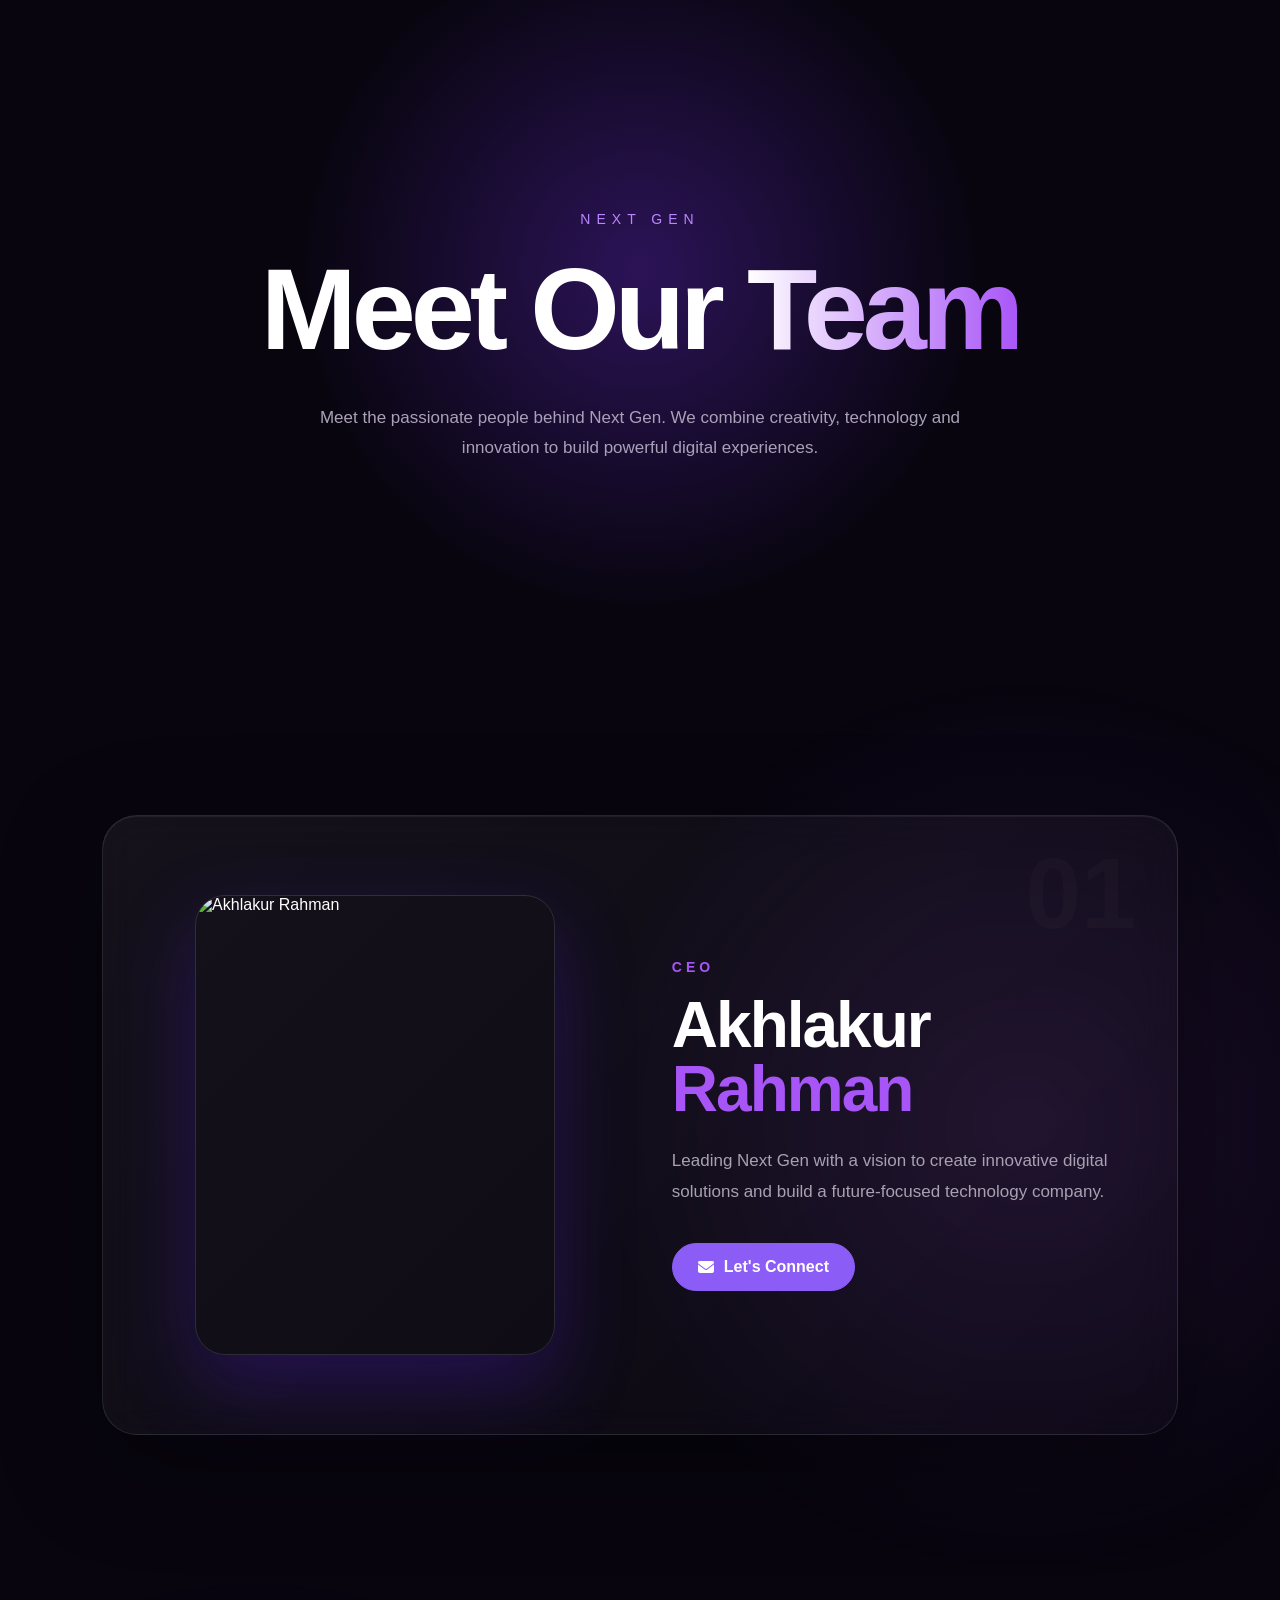
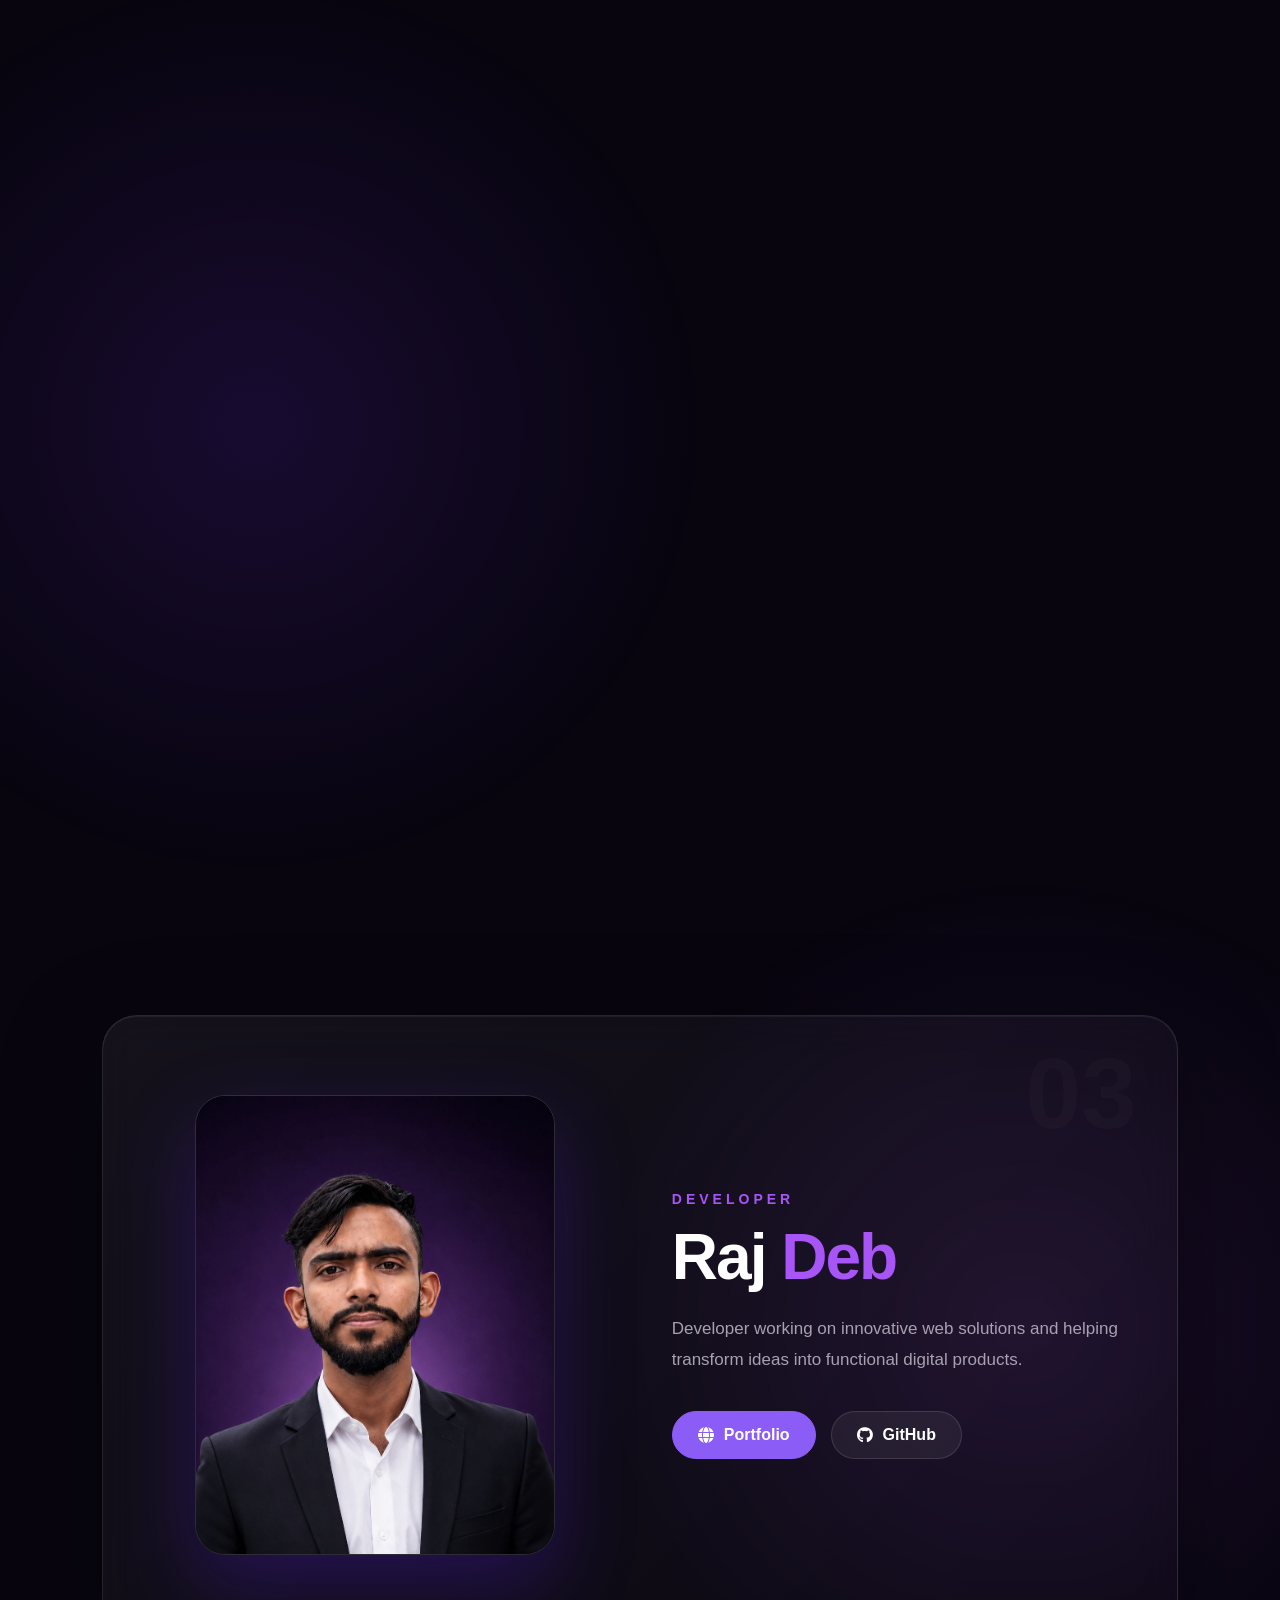
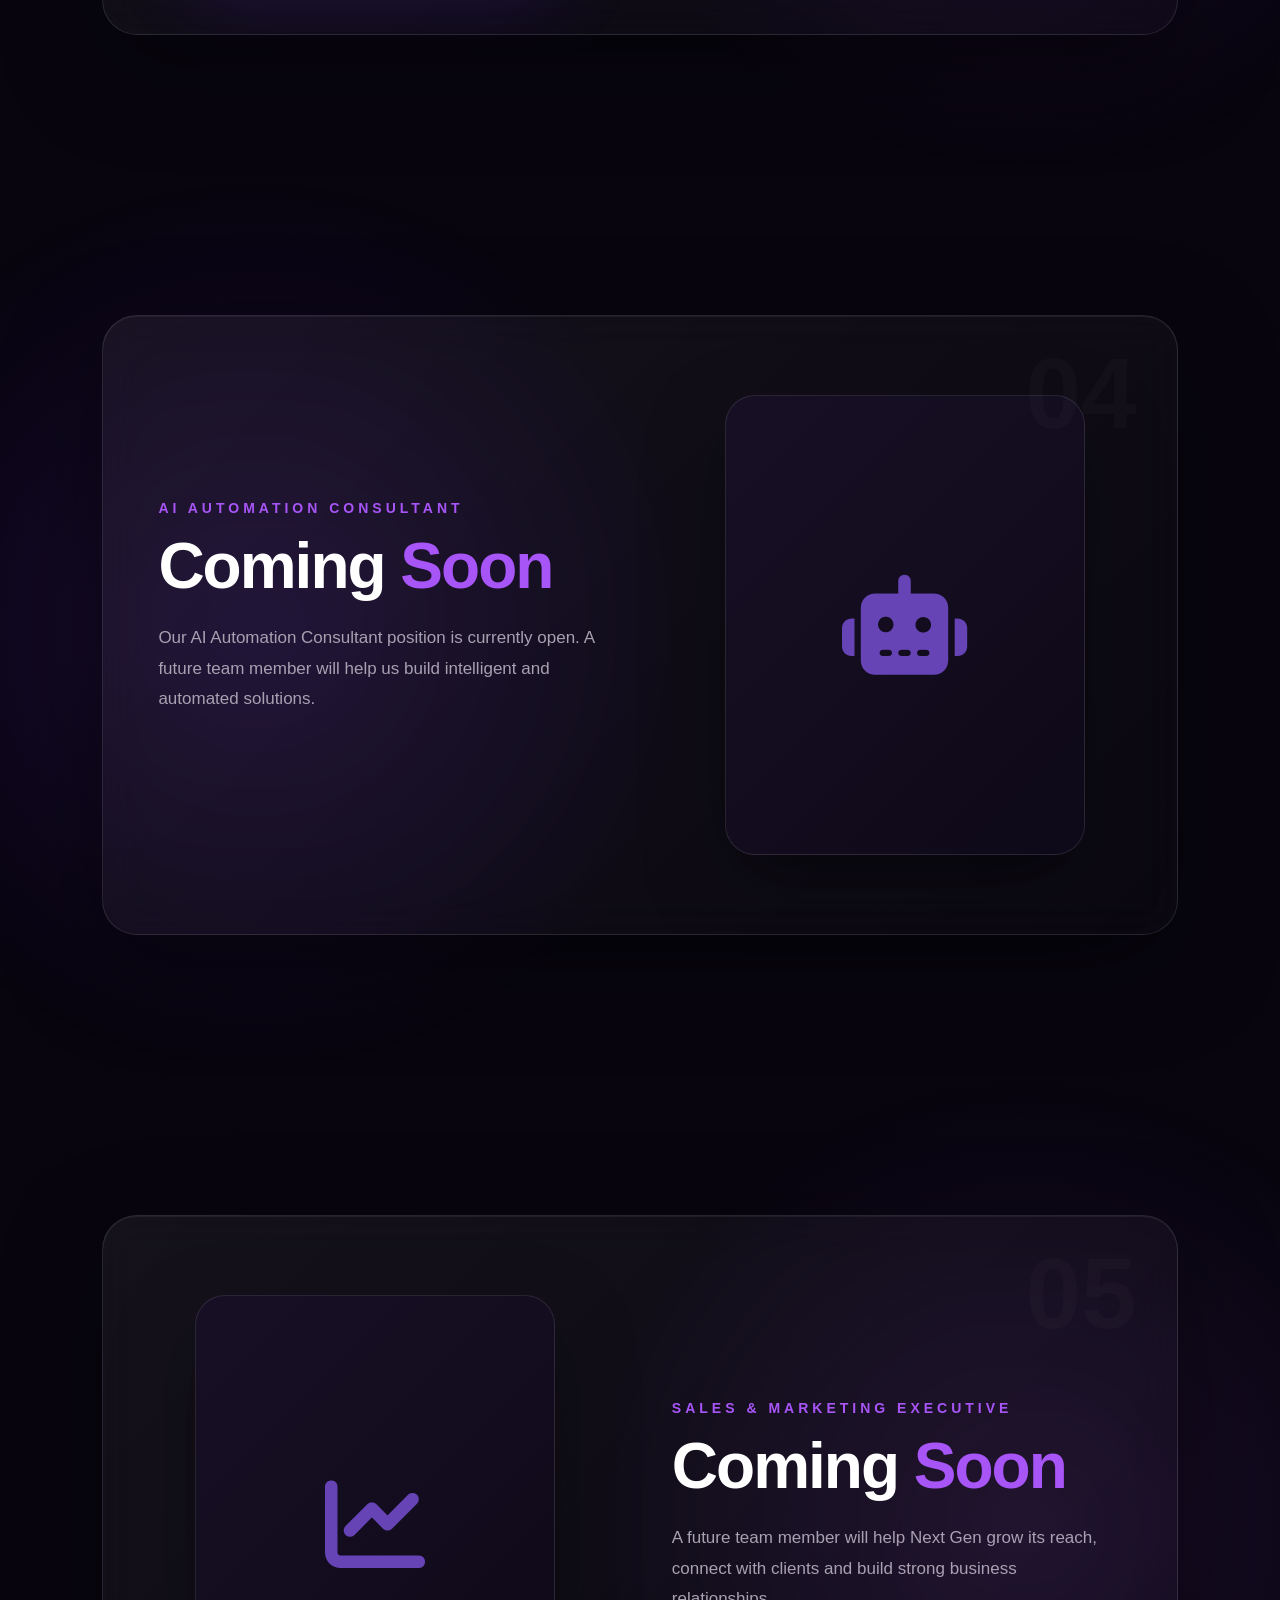
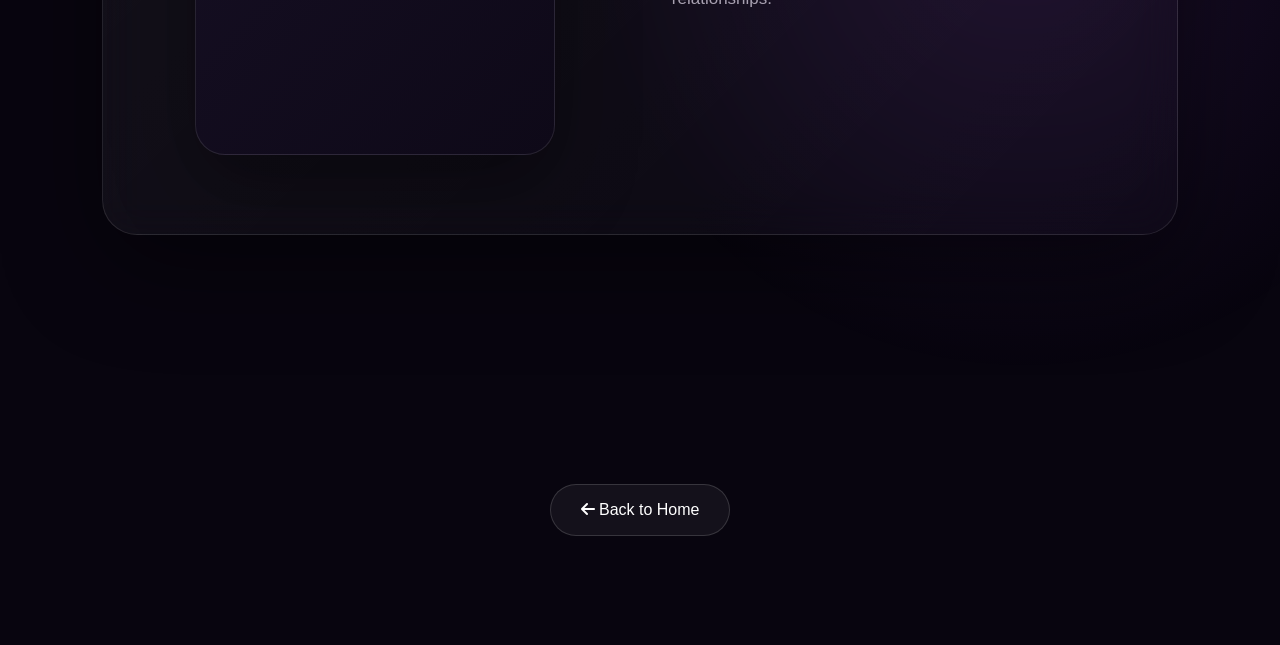
==== team.html @ 430d4775 "Add files via upload" ====
<!DOCTYPE html>
<html lang="en">
<head>
    <meta charset="UTF-8">
    <meta name="viewport" content="width=device-width, initial-scale=1.0">

    <title>Next Gen | Our Team</title>

    <!-- Font Awesome -->
    <link rel="stylesheet"
          href="https://cdnjs.cloudflare.com/ajax/libs/font-awesome/6.5.2/css/all.min.css">

    <style>

        /* =========================
           RESET
        ========================= */

        * {
            margin: 0;
            padding: 0;
            box-sizing: border-box;
        }

        html {
            scroll-behavior: smooth;
        }

        body {
            background: #08050f;
            color: #ffffff;
            font-family: Arial, sans-serif;
            overflow-x: hidden;
        }


        /* =========================
           HERO
        ========================= */

        .team-hero {
            min-height: 75vh;

            display: flex;
            justify-content: center;
            align-items: center;

            text-align: center;

            position: relative;
            overflow: hidden;

            background:
                radial-gradient(
                    circle at 50% 40%,
                    rgba(126, 52, 255, 0.30),
                    transparent 45%
                ),
                #08050f;

            opacity: 0;

            transform: translateY(120px);

            animation:
                heroRise 1.5s
                cubic-bezier(.2,.8,.2,1)
                forwards;
        }


        /* Hero moves from bottom to its original position */

        @keyframes heroRise {

            0% {
                opacity: 0;
                transform: translateY(120px);
            }

            100% {
                opacity: 1;
                transform: translateY(0);
            }

        }


        .hero-content {
            position: relative;
            z-index: 2;

            width: 100%;
            padding: 30px;
        }


        /* =========================
           HERO SMALL TEXT
        ========================= */

        .hero-small {
            color: #b987ff;

            letter-spacing: 6px;

            font-size: 14px;

            margin-bottom: 25px;

            opacity: 0;

            animation:
                fadeUp 1s ease
                0.3s forwards;
        }


        /* =========================
           MAIN TITLE
        ========================= */

        .team-hero h1 {

            font-size:
                clamp(55px, 9vw, 125px);

            line-height: 1;

            font-weight: 800;

            letter-spacing: -5px;

            white-space: nowrap;

            opacity: 0;

            animation:
                fadeUp 1.1s ease
                0.55s forwards;
        }


        /* IMPORTANT:
           Meet Our + Team SAME LINE */

        .team-hero h1 span {

            display: inline;

            background:
                linear-gradient(
                    90deg,
                    #ffffff,
                    #a855f7,
                    #ffffff
                );

            background-size: 200% auto;

            -webkit-background-clip: text;
            background-clip: text;

            color: transparent;

            animation:
                gradientMove 5s
                linear infinite;
        }


        @keyframes gradientMove {

            to {
                background-position: 200% center;
            }

        }


        /* =========================
           HERO DESCRIPTION
        ========================= */

        .hero-description {

            max-width: 650px;

            margin:
                35px auto 0;

            color: #aaa1b8;

            font-size: 17px;

            line-height: 1.8;

            opacity: 0;

            animation:
                fadeUp 1s ease
                1s forwards;
        }


        @keyframes fadeUp {

            0% {
                opacity: 0;
                transform: translateY(35px);
            }

            100% {
                opacity: 1;
                transform: translateY(0);
            }

        }



        /* =========================
           MEMBERS
        ========================= */

        .members-container {
            width: 100%;
        }


        .member-section {

            min-height: 100vh;

            padding:
                100px 8%;

            display: flex;

            justify-content: center;

            align-items: center;

            position: relative;

            overflow: hidden;
        }


        .member-section:nth-child(even) {

            background:
                radial-gradient(
                    circle at 20% 50%,
                    rgba(126, 52, 255, 0.14),
                    transparent 40%
                );

        }


        .member-section:nth-child(odd) {

            background:
                radial-gradient(
                    circle at 80% 50%,
                    rgba(168, 85, 247, 0.12),
                    transparent 40%
                );

        }



        /* =========================
           WHOLE MEMBER BOX
        ========================= */

        .member-box {

            width: 100%;

            max-width: 1250px;

            min-height: 620px;

            padding: 55px;

            display: flex;

            align-items: center;

            gap: 80px;

            position: relative;

            border-radius: 35px;

            border:
                1px solid
                rgba(255,255,255,0.10);

            background:
                linear-gradient(
                    135deg,
                    rgba(255,255,255,0.055),
                    rgba(255,255,255,0.015)
                );

            backdrop-filter: blur(20px);

            box-shadow:
                0 30px 100px
                rgba(0,0,0,0.45),

                inset 0 1px 0
                rgba(255,255,255,0.06);


            /* Hidden initially */

            opacity: 0;

            transform:
                translateY(160px)
                scale(0.94);


            transition:

                opacity 1s ease,

                transform
                1.1s
                cubic-bezier(.2,.8,.2,1);
        }


        /* =========================
           SHOW MEMBER
        ========================= */

        .member-box.show {

            opacity: 1;

            transform:
                translateY(0)
                scale(1);

        }



        /* =========================
           MEMBER NUMBER
        ========================= */

        .member-number {

            position: absolute;

            top: 20px;

            right: 40px;

            font-size: 100px;

            font-weight: 900;

            color:
                rgba(255,255,255,0.025);

            pointer-events: none;
        }



        /* =========================
           IMAGE
        ========================= */

        .member-image-wrapper {

            width: 45%;

            min-width: 350px;

            display: flex;

            justify-content: center;

            align-items: center;
        }


        .member-image {

            width: 360px;

            height: 460px;

            object-fit: cover;

            border-radius: 30px;

            border:
                1px solid
                rgba(255,255,255,0.12);

            box-shadow:
                0 30px 80px
                rgba(100,30,255,0.25);

            transition:
                transform 0.6s ease,
                box-shadow 0.6s ease;
        }


        .member-box:hover .member-image {

            transform:
                scale(1.04)
                rotateY(-4deg);

            box-shadow:
                0 40px 100px
                rgba(130,50,255,0.40);
        }



        /* =========================
           PLACEHOLDER
        ========================= */

        .member-placeholder {

            width: 360px;

            height: 460px;

            border-radius: 30px;

            display: flex;

            justify-content: center;

            align-items: center;

            background:
                linear-gradient(
                    135deg,
                    #171025,
                    #0e0918
                );

            border:
                1px solid
                rgba(255,255,255,0.10);

            box-shadow:
                0 30px 80px
                rgba(0,0,0,0.4);
        }


        .member-placeholder i {

            font-size: 100px;

            color: #8b5cf6;

            opacity: 0.7;
        }



        /* =========================
           MEMBER INFO
        ========================= */

        .member-info {

            flex: 1;

            position: relative;

            z-index: 2;
        }


        .member-role {

            color: #a855f7;

            font-size: 14px;

            font-weight: 700;

            letter-spacing: 4px;

            text-transform: uppercase;

            margin-bottom: 18px;
        }


        .member-info h2 {

            font-size:
                clamp(40px, 5vw, 72px);

            line-height: 1;

            margin-bottom: 25px;

            letter-spacing: -2px;
        }


        .member-info h2 span {

            color: #a855f7;
        }


        .member-description {

            max-width: 560px;

            color: #a8a1b1;

            font-size: 17px;

            line-height: 1.8;

            margin-bottom: 35px;
        }



        /* =========================
           BUTTONS
        ========================= */

        .member-buttons {

            display: flex;

            gap: 15px;

            flex-wrap: wrap;
        }


        .member-btn {

            display: inline-flex;

            align-items: center;

            justify-content: center;

            gap: 10px;

            padding:
                14px 25px;

            border-radius: 50px;

            text-decoration: none;

            color: white;

            font-weight: 600;

            border:
                1px solid
                rgba(255,255,255,0.12);

            background:
                rgba(255,255,255,0.06);

            transition:
                all 0.3s ease;
        }


        .member-btn:hover {

            background: #8b5cf6;

            border-color: #8b5cf6;

            transform:
                translateY(-4px);

            box-shadow:
                0 10px 30px
                rgba(139,92,246,0.35);
        }


        .member-btn.primary {

            background: #8b5cf6;

            border-color: #8b5cf6;
        }


        .member-btn.primary:hover {

            background: #7c3aed;
        }



        /* =========================
           ALTERNATING BOX
        ========================= */

        .member-section:nth-child(2)
        .member-box,

        .member-section:nth-child(4)
        .member-box {

            flex-direction:
                row-reverse;
        }



        /* =========================
           BACK HOME
        ========================= */

        .back-home {

            min-height: 30vh;

            display: flex;

            justify-content: center;

            align-items: center;

            background: #08050f;
        }


        .back-btn {

            padding:
                16px 30px;

            border-radius: 50px;

            color: white;

            text-decoration: none;

            border:
                1px solid
                rgba(255,255,255,0.15);

            background:
                rgba(255,255,255,0.05);

            transition: 0.3s;
        }


        .back-btn:hover {

            background: #8b5cf6;

            border-color: #8b5cf6;

            transform:
                translateY(-4px);
        }



        /* =========================
           TABLET / MOBILE
        ========================= */

        @media (max-width: 900px) {

            .team-hero {

                min-height: 65vh;

                padding:
                    40px 20px;
            }


            .team-hero h1 {

                font-size:
                    clamp(42px, 9vw, 75px);

                letter-spacing:
                    -3px;
            }


            .member-section {

                padding:
                    70px 20px;
            }


            .member-box,

            .member-section:nth-child(2)
            .member-box,

            .member-section:nth-child(4)
            .member-box {

                flex-direction: column;

                gap: 45px;

                padding:
                    35px 25px;

                min-height: auto;
            }


            .member-image-wrapper {

                width: 100%;

                min-width: auto;
            }


            .member-image,

            .member-placeholder {

                width:
                    min(100%, 330px);

                height: 400px;
            }


            .member-info {

                width: 100%;

                text-align: center;
            }


            .member-buttons {

                justify-content: center;
            }


            .member-number {

                right: 20px;

                font-size: 70px;
            }
        }



        /* =========================
           SMALL MOBILE
        ========================= */

        @media (max-width: 500px) {

            .team-hero {

                min-height: 60vh;
            }


            .team-hero h1 {

                /*
                   Mobile screen ছোট হলে
                   title সুন্দরভাবে wrap করবে
                */

                white-space: normal;

                font-size: 52px;
            }


            .hero-description {

                font-size: 15px;
            }


            .member-box {

                border-radius: 25px;
            }


            .member-image,

            .member-placeholder {

                height: 350px;
            }


            .member-info h2 {

                font-size: 42px;
            }


            .member-description {

                font-size: 15px;
            }
        }

    </style>

</head>


<body>


    <!-- =========================
         HERO
    ========================= -->

    <section class="team-hero">

        <div class="hero-content">

            <div class="hero-small">
                NEXT GEN
            </div>


            <h1>
                Meet Our
                <span>Team</span>
            </h1>


            <p class="hero-description">

                Meet the passionate people behind Next Gen.
                We combine creativity, technology and innovation
                to build powerful digital experiences.

            </p>

        </div>

    </section>



    <!-- =========================
         TEAM MEMBERS
    ========================= -->

    <main class="members-container">


        <!-- =========================
             01 — CEO
        ========================= -->

        <section class="member-section">

            <div class="member-box">

                <div class="member-number">
                    01
                </div>


                <div class="member-image-wrapper">

                    <img
                        src="ChatGPT Image Aug 20, 2026, 11_10_03 PM - Copy.png"
                        alt="Akhlakur Rahman"
                        class="member-image"
                    >

                </div>


                <div class="member-info">

                    <div class="member-role">
                        CEO
                    </div>


                    <h2>
                        Akhlakur
                        <span>Rahman</span>
                    </h2>


                    <p class="member-description">

                        Leading Next Gen with a vision to create
                        innovative digital solutions and build a
                        future-focused technology company.

                    </p>


                    <div class="member-buttons">

                        <a
                            href="mailto:"
                            class="member-btn primary"
                        >

                            <i class="fa-solid fa-envelope"></i>

                            Let's Connect

                        </a>

                    </div>

                </div>

            </div>

        </section>



        <!-- =========================
             02 — DIPTHO
        ========================= -->

        <section class="member-section">

            <div class="member-box">

                <div class="member-number">
                    02
                </div>


                <div class="member-image-wrapper">

                    <img
                        src="developer.jpeg"
                        alt="Diptho Durjoy"
                        class="member-image"
                    >

                </div>


                <div class="member-info">

                    <div class="member-role">
                        Developer
                    </div>


                    <h2>
                        Diptho
                        <span>Durjoy</span>
                    </h2>


                    <p class="member-description">

                        Web developer focused on building responsive,
                        modern and user-friendly digital experiences
                        using modern web technologies.

                    </p>


                    <div class="member-buttons">


                        <a
                            href="https://imdipthodurjoy.github.io/Diptho-Portfolio"
                            target="_blank"
                            class="member-btn primary"
                        >

                            <i class="fa-solid fa-globe"></i>

                            Portfolio

                        </a>


                        <a
                            href="https://github.com/imdipthodurjoy"
                            target="_blank"
                            class="member-btn"
                        >

                            <i class="fa-brands fa-github"></i>

                            GitHub

                        </a>

                    </div>

                </div>

            </div>

        </section>



        <!-- =========================
             03 — RAJ
        ========================= -->

        <section class="member-section">

            <div class="member-box">

                <div class="member-number">
                    03
                </div>


                <div class="member-image-wrapper">

                    <img
                        src="Raj final.jpeg"
                        alt="Raj Deb"
                        class="member-image"
                    >

                </div>


                <div class="member-info">

                    <div class="member-role">
                        Developer
                    </div>


                    <h2>
                        Raj
                        <span>Deb</span>
                    </h2>


                    <p class="member-description">

                        Developer working on innovative web solutions
                        and helping transform ideas into functional
                        digital products.

                    </p>


                    <div class="member-buttons">


                        <a
                            href="#"
                            class="member-btn primary"
                        >

                            <i class="fa-solid fa-globe"></i>

                            Portfolio

                        </a>


                        <a
                            href="#"
                            class="member-btn"
                        >

                            <i class="fa-brands fa-github"></i>

                            GitHub

                        </a>

                    </div>

                </div>

            </div>

        </section>



        <!-- =========================
             04 — AI AUTOMATION
        ========================= -->

        <section class="member-section">

            <div class="member-box">

                <div class="member-number">
                    04
                </div>


                <div class="member-image-wrapper">

                    <div class="member-placeholder">

                        <i class="fa-solid fa-robot"></i>

                    </div>

                </div>


                <div class="member-info">

                    <div class="member-role">
                        AI Automation Consultant
                    </div>


                    <h2>
                        Coming
                        <span>Soon</span>
                    </h2>


                    <p class="member-description">

                        Our AI Automation Consultant position is
                        currently open. A future team member will
                        help us build intelligent and automated
                        solutions.

                    </p>

                </div>

            </div>

        </section>



        <!-- =========================
             05 — SALES & MARKETING
        ========================= -->

        <section class="member-section">

            <div class="member-box">

                <div class="member-number">
                    05
                </div>


                <div class="member-image-wrapper">

                    <div class="member-placeholder">

                        <i class="fa-solid fa-chart-line"></i>

                    </div>

                </div>


                <div class="member-info">

                    <div class="member-role">
                        Sales & Marketing Executive
                    </div>


                    <h2>
                        Coming
                        <span>Soon</span>
                    </h2>


                    <p class="member-description">

                        A future team member will help Next Gen
                        grow its reach, connect with clients and
                        build strong business relationships.

                    </p>

                </div>

            </div>

        </section>


    </main>



    <!-- =========================
         BACK TO HOME
    ========================= -->

    <section class="back-home">

        <a
            href="index.html"
            class="back-btn"
        >

            <i class="fa-solid fa-arrow-left"></i>

            Back to Home

        </a>

    </section>



    <!-- =========================
         JAVASCRIPT
    ========================= -->

    <script>

        document.addEventListener(
            "DOMContentLoaded",
            function () {


                /* সব member box select */

                const memberBoxes =
                    document.querySelectorAll(
                        ".member-box"
                    );


                /* Scroll observer */

                const observer =
                    new IntersectionObserver(

                        function (entries) {

                            entries.forEach(
                                function (entry) {


                                    if (
                                        entry.isIntersecting
                                    ) {


                                        /* পুরো box উঠবে */

                                        entry.target
                                            .classList
                                            .add("show");


                                        /* একবার animation হওয়ার
                                           পর আর observe করবে না */

                                        observer
                                            .unobserve(
                                                entry.target
                                            );

                                    }

                                }
                            );

                        },


                        {
                            threshold: 0.18
                        }

                    );


                /* প্রতিটি box observe */

                memberBoxes.forEach(
                    function (box) {

                        observer.observe(box);

                    }
                );

            }
        );

    </script>


</body>
</html>
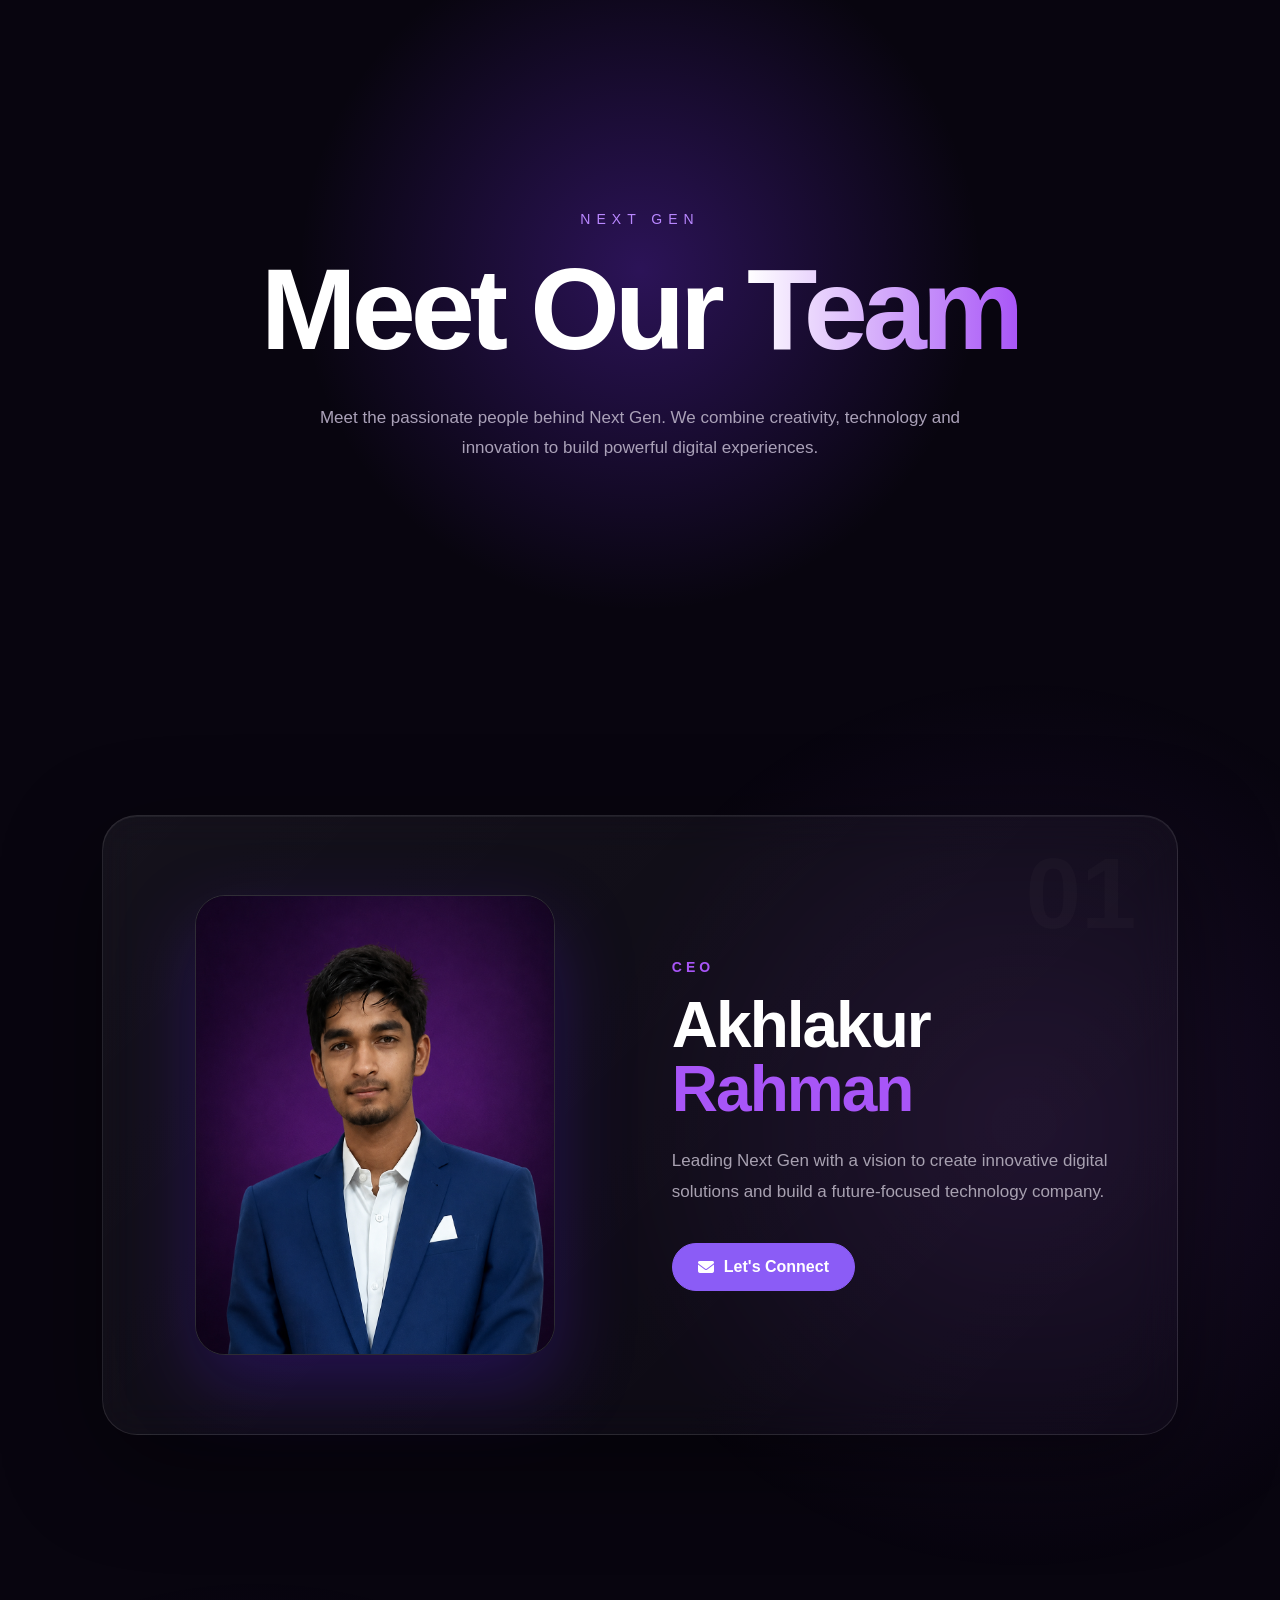
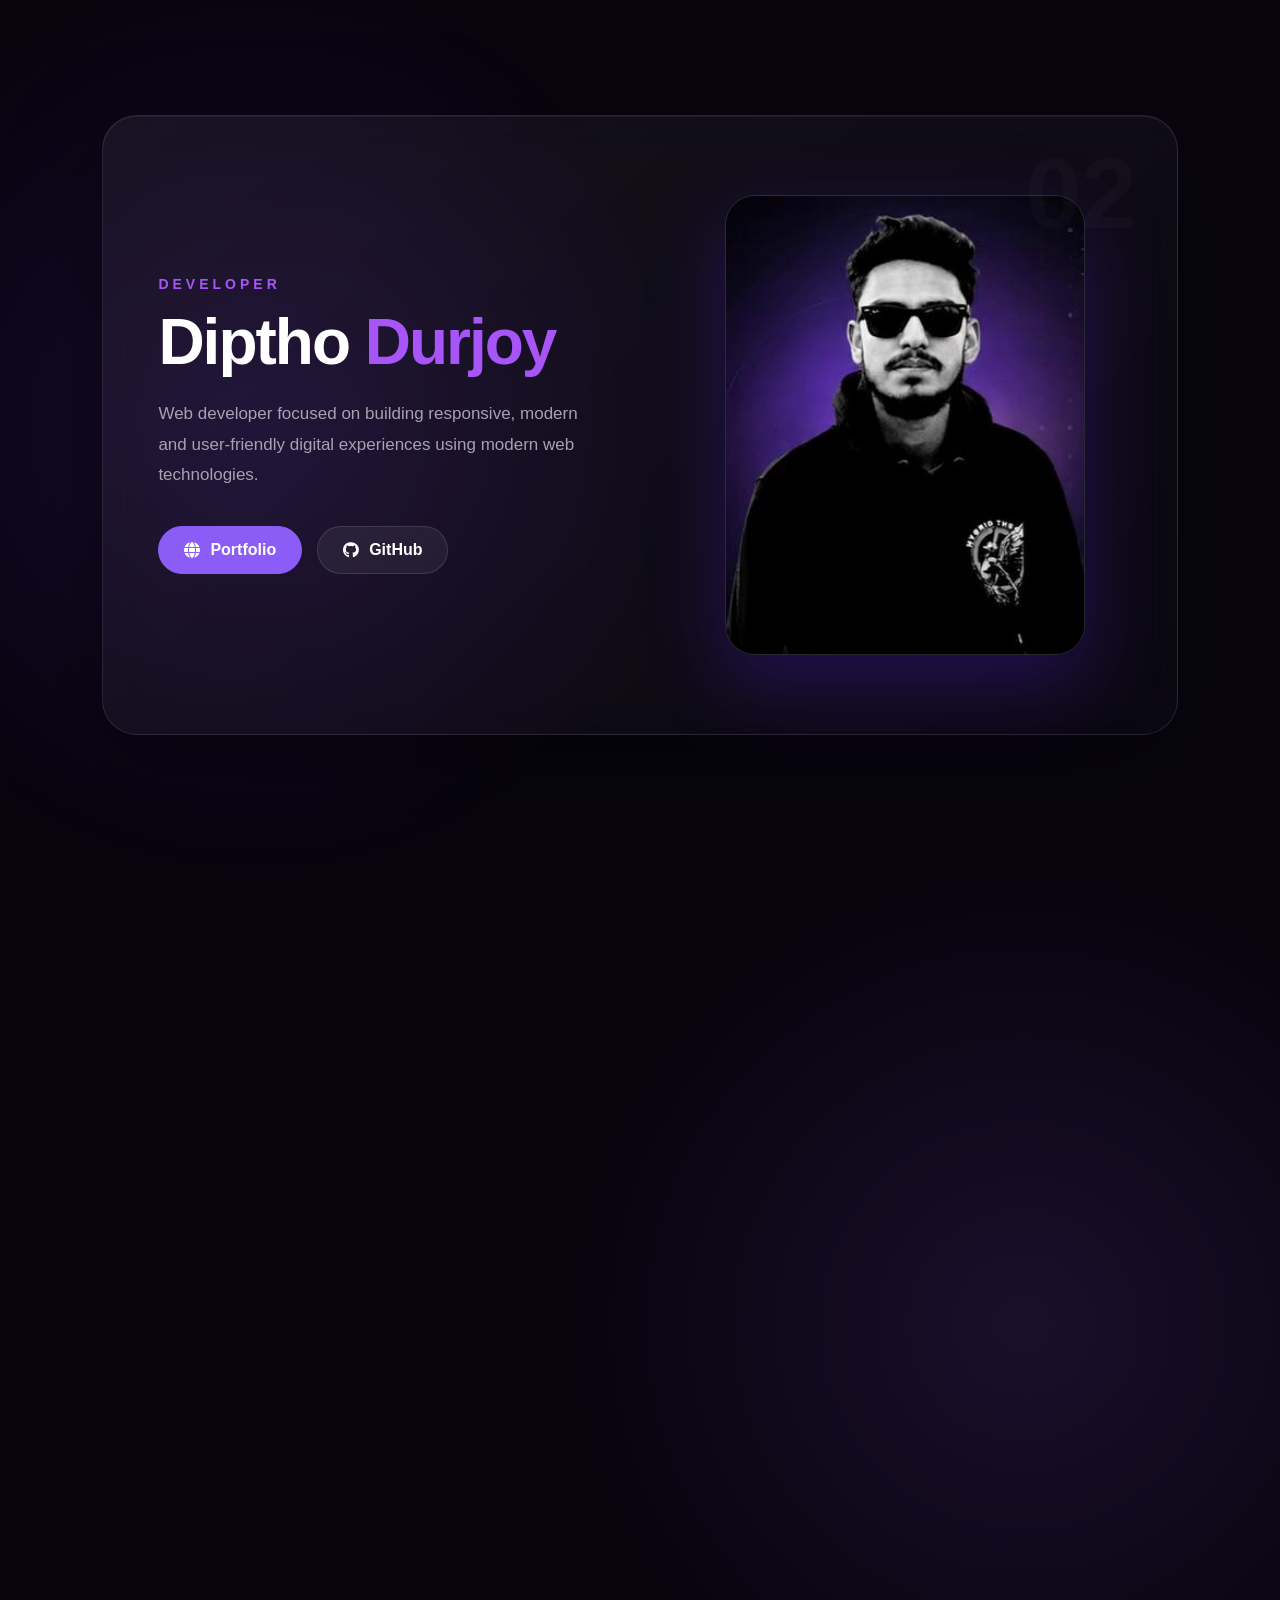
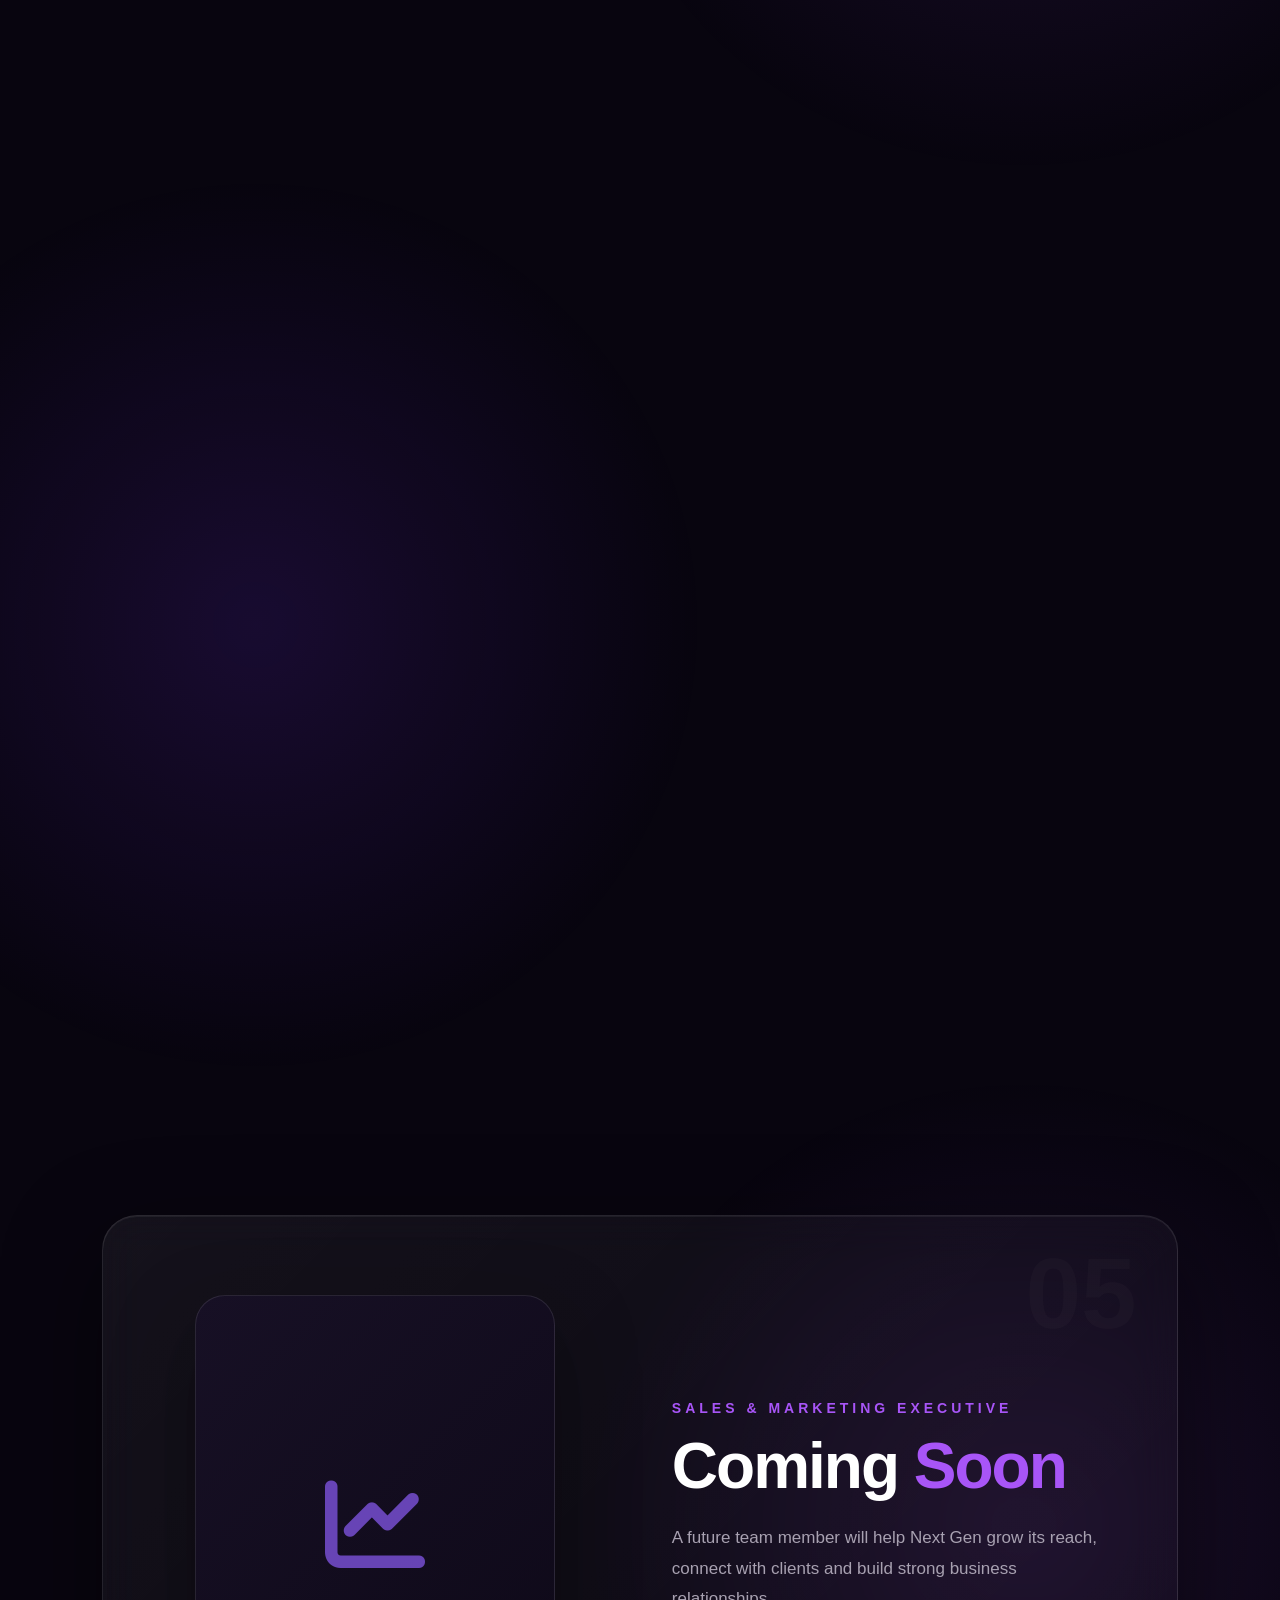
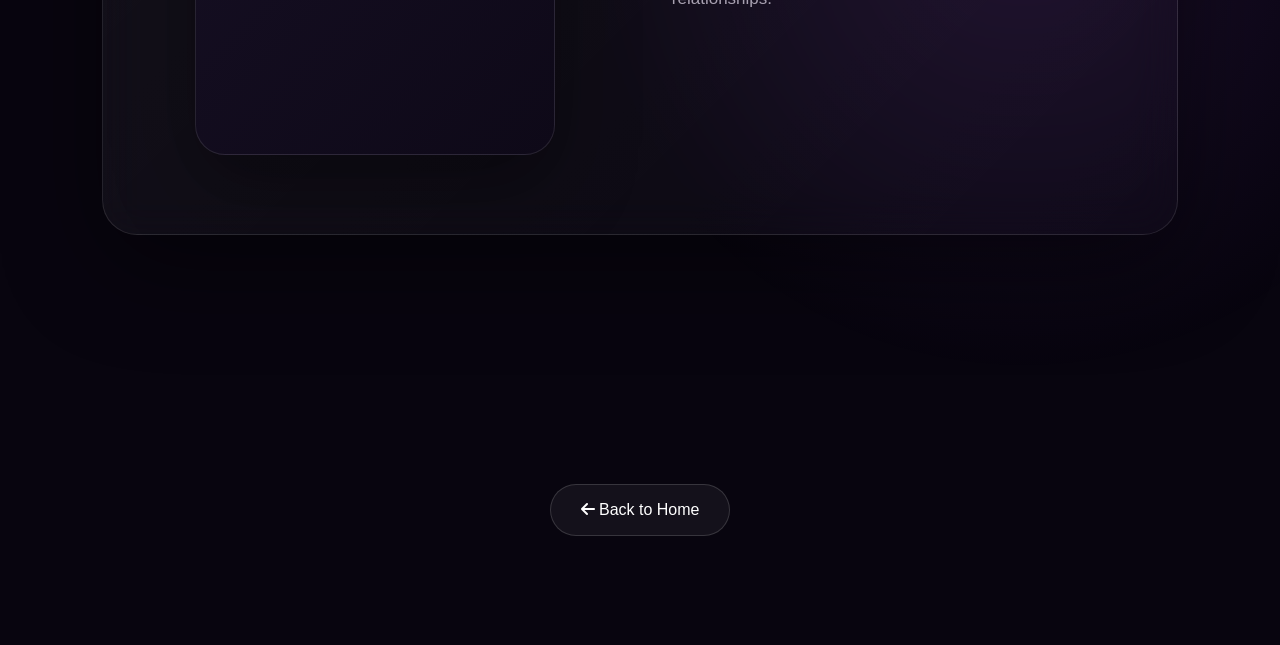
==== commit fdafc25f: "Update team.html" ====
--- a/team.html
+++ b/team.html
@@ -901,11 +901,10 @@
                 <div class="member-image-wrapper">
 
                     <img
-                        src="ChatGPT Image Aug 20, 2026, 11_10_03 PM - Copy.png"
-                        alt="Akhlakur Rahman"
-                        class="member-image"
-                    >
-
+    src="tawsif.png"
+    alt="Akhlakur Rahman"
+    class="member-image"
+>
                 </div>
 
 
@@ -1333,4 +1332,4 @@
 
 
 </body>
-</html>+</html>
